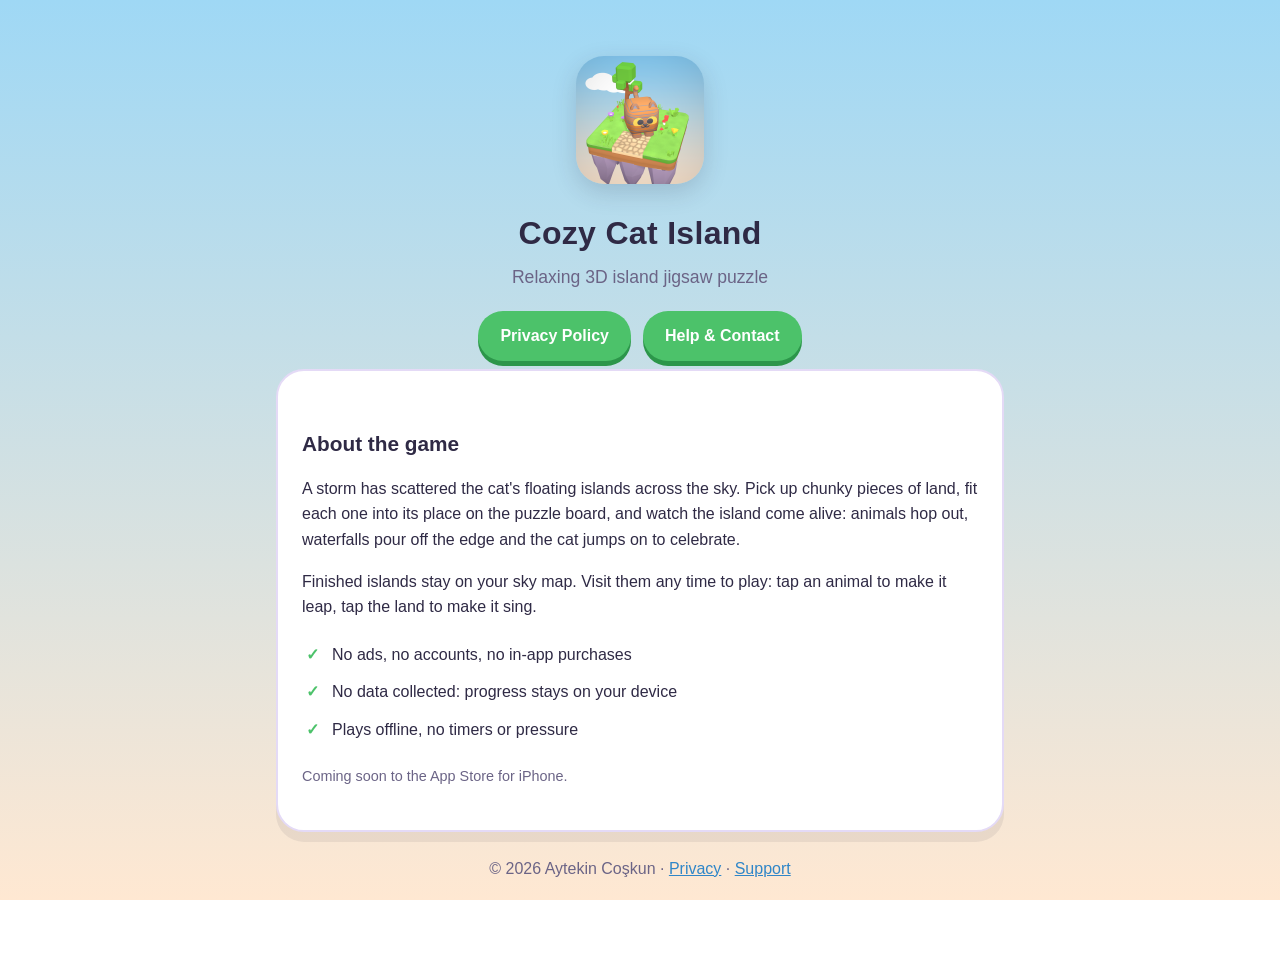
==== index.html @ 6ed3a87d "Cozy Cat Island website: privacy policy and help page Co-Authored-By: Claude Opus 5.5 <noreply@anthr" ====
<!doctype html>
<html lang="en">
<head>
  <meta charset="utf-8">
  <meta name="viewport" content="width=device-width, initial-scale=1">
  <title>Cozy Cat Island</title>
  <meta name="description" content="Cozy Cat Island: a relaxing 3D jigsaw puzzle. Fit chunky pieces of land together and watch a little floating island come alive.">
  <link rel="icon" href="assets/icon.png">
  <link rel="stylesheet" href="assets/style.css">
</head>
<body>
<main>
  <header class="hero">
    <img src="assets/icon.png" alt="Cozy Cat Island app icon">
    <h1>Cozy Cat Island</h1>
    <p class="subtitle">Relaxing 3D island jigsaw puzzle</p>
    <nav class="links">
      <a href="privacy.html">Privacy Policy</a>
      <a href="support.html">Help &amp; Contact</a>
    </nav>
  </header>

  <section class="card">
    <h2>About the game</h2>
    <p>A storm has scattered the cat's floating islands across the sky. Pick up chunky pieces of land, fit each one into its place on the puzzle board, and watch the island come alive: animals hop out, waterfalls pour off the edge and the cat jumps on to celebrate.</p>
    <p>Finished islands stay on your sky map. Visit them any time to play: tap an animal to make it leap, tap the land to make it sing.</p>
    <ul class="promise">
      <li>No ads, no accounts, no in-app purchases</li>
      <li>No data collected: progress stays on your device</li>
      <li>Plays offline, no timers or pressure</li>
    </ul>
    <p class="muted">Coming soon to the App Store for iPhone.</p>
  </section>

  <footer>
    <p>© 2026 Aytekin Coşkun · <a href="privacy.html">Privacy</a> · <a href="support.html">Support</a></p>
  </footer>
</main>
</body>
</html>
---- assets/style.css ----
:root {
  --ink: #2f2a45;
  --ink-soft: #6b6486;
  --card: #ffffff;
  --sky-top: #9fd8f5;
  --sky-bottom: #ffe8d2;
  --accent: #4cc26a;
  --link: #2f86c8;
  --edge: #e4daf6;
}

@media (prefers-color-scheme: dark) {
  :root {
    --ink: #f3f0fa;
    --ink-soft: #c9c2dd;
    --card: #2b2640;
    --sky-top: #1d2a44;
    --sky-bottom: #3a2d45;
    --link: #8ec8ff;
    --edge: #433b5e;
  }
}

* { box-sizing: border-box; }

body {
  margin: 0;
  min-height: 100vh;
  font-family: ui-rounded, "SF Pro Rounded", -apple-system, BlinkMacSystemFont, "Segoe UI", Roboto, sans-serif;
  color: var(--ink);
  background: linear-gradient(180deg, var(--sky-top) 0%, var(--sky-bottom) 100%) fixed;
  line-height: 1.6;
}

main {
  max-width: 760px;
  margin: 0 auto;
  padding: 32px 16px 64px;
}

.card {
  background: var(--card);
  border: 2px solid var(--edge);
  border-radius: 28px;
  padding: 28px 24px;
  margin-bottom: 24px;
  box-shadow: 0 10px 0 rgba(47, 42, 69, 0.08);
}

header.hero {
  text-align: center;
  padding: 24px 0 8px;
}

header.hero img {
  width: 128px;
  height: 128px;
  border-radius: 28px;
  box-shadow: 0 8px 24px rgba(47, 42, 69, 0.18);
}

h1 { font-size: 2rem; margin: 16px 0 4px; letter-spacing: 0.01em; }
h2 { font-size: 1.3rem; margin: 28px 0 8px; }
h3 { font-size: 1.05rem; margin: 20px 0 6px; }
p, li { font-size: 1rem; }
.subtitle { color: var(--ink-soft); font-size: 1.1rem; margin: 0; }
.muted { color: var(--ink-soft); font-size: 0.9rem; }
a { color: var(--link); }

nav.links {
  display: flex;
  flex-wrap: wrap;
  gap: 12px;
  justify-content: center;
  margin: 20px 0 0;
}

nav.links a {
  display: inline-block;
  background: var(--accent);
  color: #fff;
  text-decoration: none;
  font-weight: 700;
  padding: 12px 22px;
  border-radius: 999px;
  box-shadow: 0 5px 0 #2c964a;
}

ul.promise { list-style: none; padding: 0; }
ul.promise li { padding: 6px 0 6px 30px; position: relative; }
ul.promise li::before { content: "✓"; position: absolute; left: 4px; color: var(--accent); font-weight: 800; }

footer { text-align: center; color: var(--ink-soft); font-size: 0.85rem; }
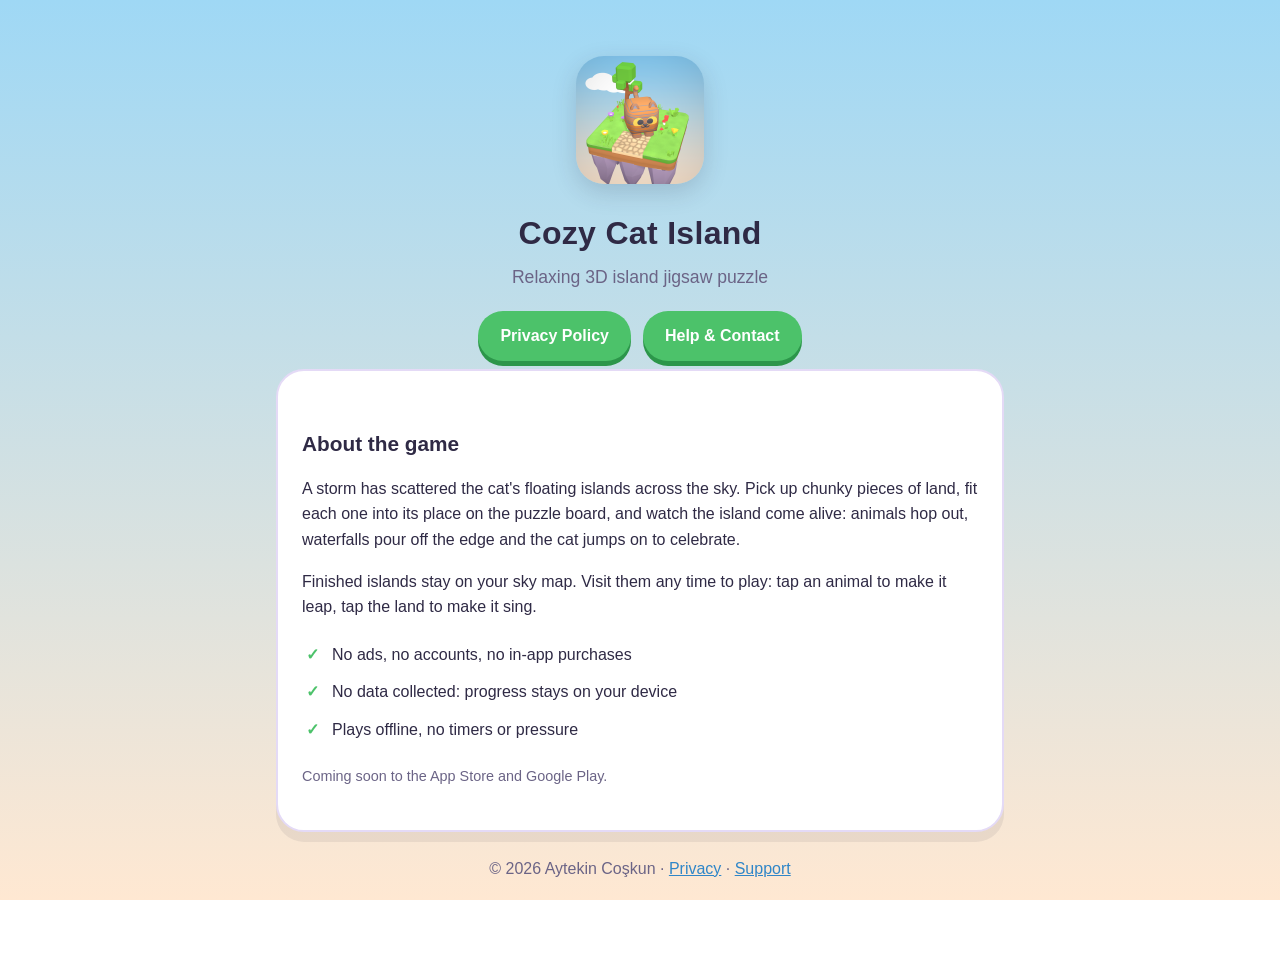
==== commit 7aebc7f7: "Cover Android in the privacy policy and help page Co-Authored-By: Claude Opus 5.5 <noreply@anthropic" ====
--- a/index.html
+++ b/index.html
@@ -29,7 +29,7 @@
       <li>No data collected: progress stays on your device</li>
       <li>Plays offline, no timers or pressure</li>
     </ul>
-    <p class="muted">Coming soon to the App Store for iPhone.</p>
+    <p class="muted">Coming soon to the App Store and Google Play.</p>
   </section>
 
   <footer>
